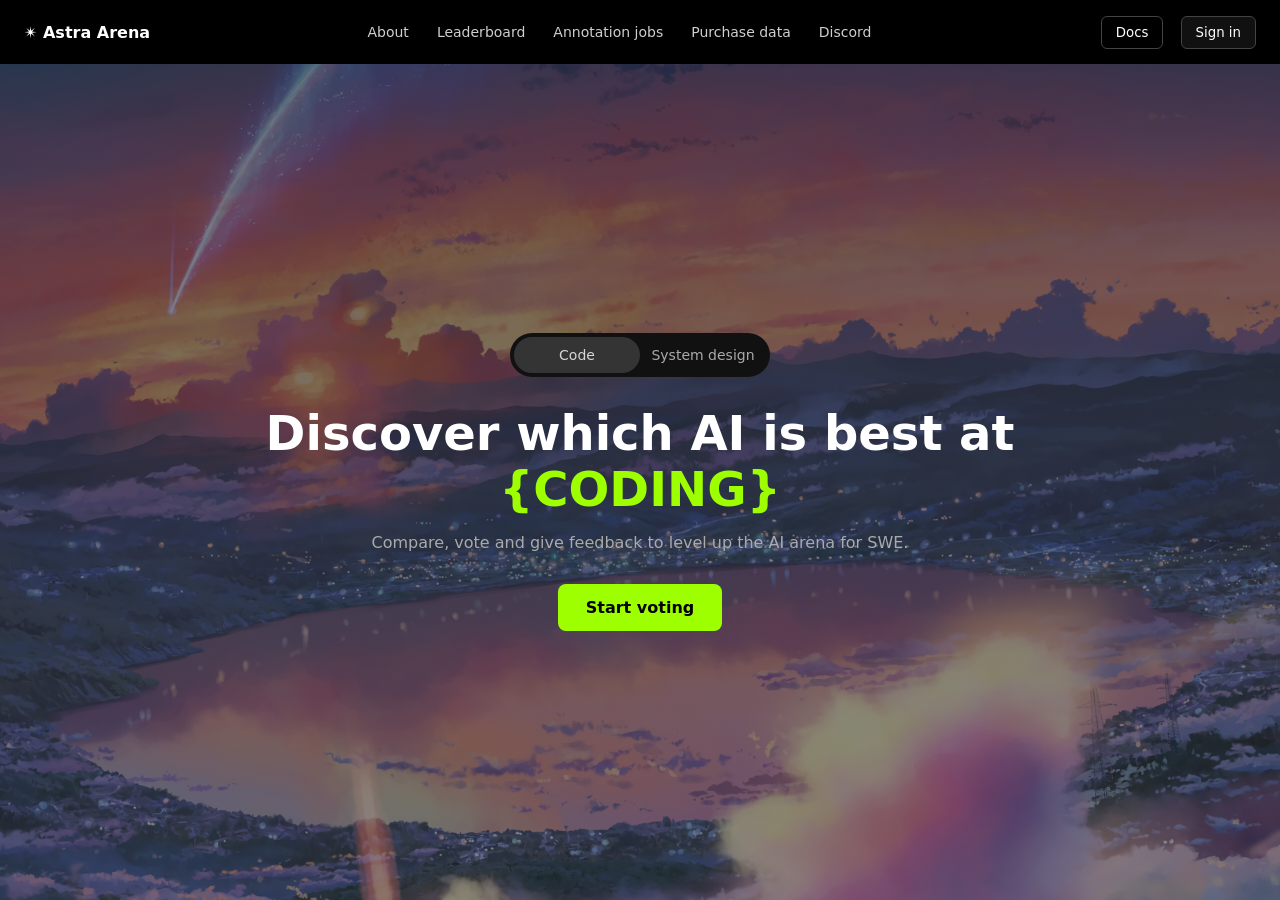
==== index.html @ 3fe917f4 "first commit" ====
<!DOCTYPE html>
<html lang="en">
<head>
  <meta charset="UTF-8" />
  <meta name="viewport" content="width=device-width, initial-scale=1.0" />
  <title>Astra Arena</title>
  <link rel="stylesheet" href="style.css" />
</head>
<body>

  <!-- NAVBAR -->
  <header class="navbar">
    <div class="logo">✴ Astra Arena</div>

    <nav class="nav-links" id="navLinks">
      <a href="#">About</a>
      <a href="#">Leaderboard</a>
      <a href="#">Annotation jobs</a>
      <a href="#">Purchase data</a>
      <a href="#">Discord</a>
      <div class="mobile-actions">
        <button class="btn-outline">Docs</button>
        <button class="btn-solid">Sign in</button>
      </div>
    </nav>

    <div class="nav-actions desktop-only">
      <button class="btn-outline">Docs</button>
      <button class="btn-solid">Sign in</button>
    </div>


    <!-- HAMBURGER -->
    <div class="hamburger" id="hamburger">
      <span></span>
      <span></span>
      <span></span>
    </div>
  </header>

  <!-- HERO -->
  <section class="hero">
    <div class="hero-content">

      <!-- PILL TOGGLE -->
      <div class="pill-toggle">
        <div class="pill-indicator"></div>
        <button class="pill active">Code</button>
        <button class="pill">System design</button>
      </div>

        <h1>
        Discover which AI is best at
        <span>{CODING}</span>
        </h1>
      <p>
        Compare, vote and give feedback to level up the AI arena for SWE.
      </p>

      <button class="cta">Start voting</button>

    </div>
  </section>

  <script src="script.js"></script>
</body>
</html>
---- style.css ----
/* RESET */
* {
  margin: 0;
  padding: 0;
  box-sizing: border-box;
  font-family: "Inter", system-ui, sans-serif;
}

body {
  background: #000;
  color: #fff;
}

.mobile-actions {
  display: none;
}

/* NAVBAR */
.navbar {
  height: 64px;
  padding: 0 24px;
  display: flex;
  align-items: center;
  justify-content: space-between;
  background: #000;
  position: relative;
  z-index: 100;
}

.logo {
  font-weight: 600;
}

.nav-links {
  display: flex;
  align-items: center;
}

.nav-links a {
  margin: 0 14px;
  text-decoration: none;
  color: #cfcfcf;
  font-size: 14px;
}

.nav-links a:hover {
  color: #fff;
}

.nav-actions button {
  margin-left: 12px;
}

.btn-outline {
  background: transparent;
  border: 1px solid #444;
  color: #fff;
  padding: 8px 14px;
  border-radius: 6px;
  cursor: pointer;
}

.btn-solid {
  background: #111;
  border: 1px solid #444;
  color: #fff;
  padding: 8px 14px;
  border-radius: 6px;
  cursor: pointer;
}

/* HAMBURGER */
.hamburger {
  display: none;
  flex-direction: column;
  cursor: pointer;
  gap: 5px;
  z-index: 200;
}

.hamburger span {
  width: 24px;
  height: 2px;
  background: #fff;
  transition: all 0.3s ease;
  transform-origin: center;
}

/* HAMBURGER → X ANIMATION */
.hamburger.active span:nth-child(1) {
  transform: translateY(7px) rotate(45deg);
}

.hamburger.active span:nth-child(2) {
  opacity: 0;
}

.hamburger.active span:nth-child(3) {
  transform: translateY(-7px) rotate(-45deg);
}


/* HERO */
.hero {
  min-height: calc(100vh - 64px);
  display: flex;
  justify-content: center;
  align-items: center;
  padding: 24px;

  /* Background image + gradient overlay */
  background:
    linear-gradient(
      rgba(2, 6, 23, 0.55),
      rgba(2, 6, 23, 0.45)
    ),
    url("hero-bg.png") center / cover no-repeat;
}

.hero-content {
  text-align: center;
  max-width: 800px;
  width: 100%;
  padding: 40px 20px;
}



/* PILLS – RESPONSIVE */
.pill-toggle {
  position: relative;
  display: inline-flex;
  background: #111;
  border-radius: 999px;
  padding: 4px;
  margin-bottom: 28px;
  width: 260px;
  max-width: 100%;
}

.pill {
  flex: 1;
  padding: 10px 0;
  font-size: 14px;
  border-radius: 999px;
  background: transparent;
  color: #aaa;
  border: none;
  cursor: pointer;
}

.pill.active {
  color: #fff;
}


.pill-indicator {
  position: absolute;
  top: 4px;
  left: 4px;
  width: calc(50% - 4px);
  height: calc(100% - 8px);
  background:rgba(128, 126, 126, 0.324);
  border-radius: 999px;
  transition: transform 0.35s ease;
  z-index: 1;
}

/* TEXT */
.hero h1 {
  font-size: 48px;
  margin-bottom: 16px;
}

.hero h1 span {
  color: #9eff00;
}

.hero p {
  color: #aaa;
  margin-bottom: 32px;
  font-size: 16px;
}

/* CTA */
.cta {
  background: #9eff00;
  color: #000;
  padding: 14px 28px;
  font-size: 16px;
  border-radius: 8px;
  border: none;
  cursor: pointer;
  font-weight: 600;
}

/* RESPONSIVE */

@media (max-width: 900px) {
  .nav-links {
    position: absolute;
    top: 64px;
    left: 0;
    width: 100%;
    background: #000;

    flex-direction: column;
    align-items: flex-start;
    padding: 0 16px;

    max-height: 0;
    overflow: hidden;
    opacity: 0;
    transform: translateY(-10px);

    transition:
      max-height 1s ease,
      opacity 0.5s ease,
      transform 1s ease;
  }

  .nav-links.active {
    max-height: 500px; /* enough to fit all links */
    opacity: 1;
    transform: translateY(0);
    padding: 16px;
  }

  .nav-links a {
    margin: 12px 0;
  }

  .desktop-only {
    display: none;
  }

  .mobile-actions {
    display: flex;
    gap: 12px;
    margin-top: 16px;
  }

  .hamburger {
    display: flex;
  }

  .hero h1 {
    font-size: 36px;
  }
}

@media (max-width: 500px) {
  .hero h1 {
    font-size: 28px;
  }

  .pill-toggle {
    width: 220px;
  }
}
@media (max-width: 900px) {
  .hero h1 {
    font-size: 36px;
    line-height: 1.2;
  }

  .hero p {
    font-size: 15px;
  }

  .pill-toggle {
    width: 220px;
  }
}

@media (max-width: 600px) {
  .hero-content {
    padding: 32px 16px;
  }

  .pill-toggle {
    width: 200px;
    margin-bottom: 22px;
  }

  .pill {
    font-size: 13px;
    padding: 8px 0;
  }

  .hero h1 {
    font-size: 28px;
  }

  .hero p {
    font-size: 14px;
    margin-bottom: 24px;
  }

  .cta {
    padding: 12px 22px;
    font-size: 15px;
  }
}

/* TEXT ANIMATION */
.hero h1 span {
  display: inline-block;
  min-width: 14ch;
  text-align: center;
  white-space: nowrap;
  color: #9eff00;
}


.hero h1 span.fade-out {
  opacity: 0;
  transform: translateY(6px);
}

.hero h1 span.fade-in {
  opacity: 1;
  transform: translateY(0);
}
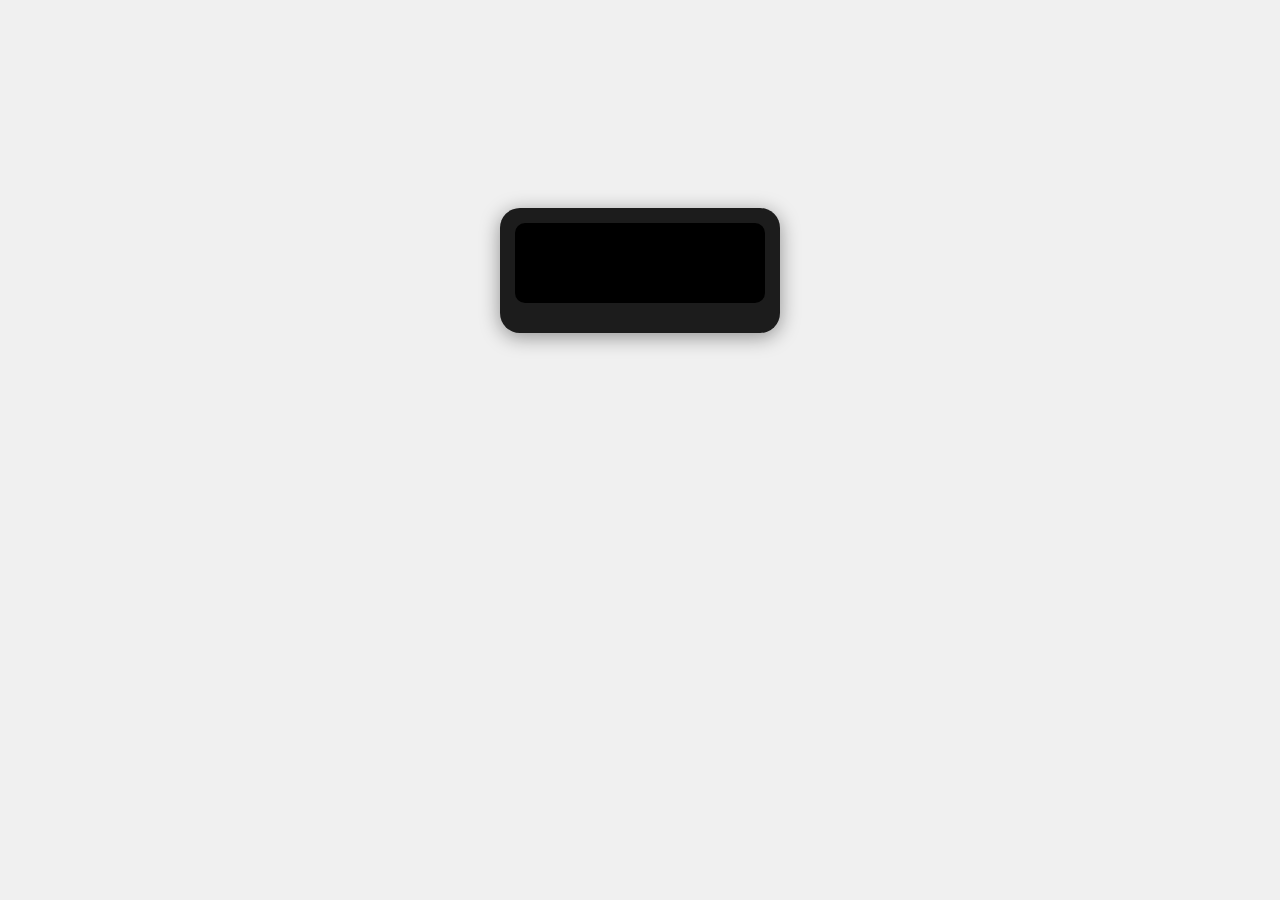
==== commit f57701dd: "second" ====
--- a/index.html
+++ b/index.html
@@ -1,67 +1,46 @@
 <!DOCTYPE html>
 <html lang="en">
 <head>
-  <meta charset="UTF-8" />
-  <meta name="viewport" content="width=device-width, initial-scale=1.0" />
-  <title>Astra Arena</title>
-  <link rel="stylesheet" href="style.css" />
+  <meta charset="UTF-8">
+  <title>Callback Calculator</title>
+
+  <style>
+  body {
+    font-family: Arial, sans-serif;
+    padding: 200px;
+    margin-left: 300px;
+    background-color: #f0f0f0;
+  }
+
+  .calculator {
+    border: none;
+    width: 250px;
+    padding: 15px;
+    border-radius: 20px;
+    background-color: #1c1c1c;
+    box-shadow: 0 4px 20px rgba(0,0,0,0.4);
+  }
+
+  #display {
+    width: 230px;
+    height: 60px;
+    font-size: 30px;
+    margin-bottom: 15px;
+    background-color: #000;
+    color: #fff;
+    padding: 10px;
+    border-radius: 10px;
+    border: none;
+    text-align: right;
+  }
+  </style>
 </head>
+
 <body>
-
-  <!-- NAVBAR -->
-  <header class="navbar">
-    <div class="logo">✴ Astra Arena</div>
-
-    <nav class="nav-links" id="navLinks">
-      <a href="#">About</a>
-      <a href="#">Leaderboard</a>
-      <a href="#">Annotation jobs</a>
-      <a href="#">Purchase data</a>
-      <a href="#">Discord</a>
-      <div class="mobile-actions">
-        <button class="btn-outline">Docs</button>
-        <button class="btn-solid">Sign in</button>
-      </div>
-    </nav>
-
-    <div class="nav-actions desktop-only">
-      <button class="btn-outline">Docs</button>
-      <button class="btn-solid">Sign in</button>
-    </div>
-
-
-    <!-- HAMBURGER -->
-    <div class="hamburger" id="hamburger">
-      <span></span>
-      <span></span>
-      <span></span>
-    </div>
-  </header>
-
-  <!-- HERO -->
-  <section class="hero">
-    <div class="hero-content">
-
-      <!-- PILL TOGGLE -->
-      <div class="pill-toggle">
-        <div class="pill-indicator"></div>
-        <button class="pill active">Code</button>
-        <button class="pill">System design</button>
-      </div>
-
-        <h1>
-        Discover which AI is best at
-        <span>{CODING}</span>
-        </h1>
-      <p>
-        Compare, vote and give feedback to level up the AI arena for SWE.
-      </p>
-
-      <button class="cta">Start voting</button>
-
-    </div>
-  </section>
+  <div class="calculator">
+    <input id="display">
+  </div>
 
   <script src="script.js"></script>
 </body>
-</html>
+</html>
